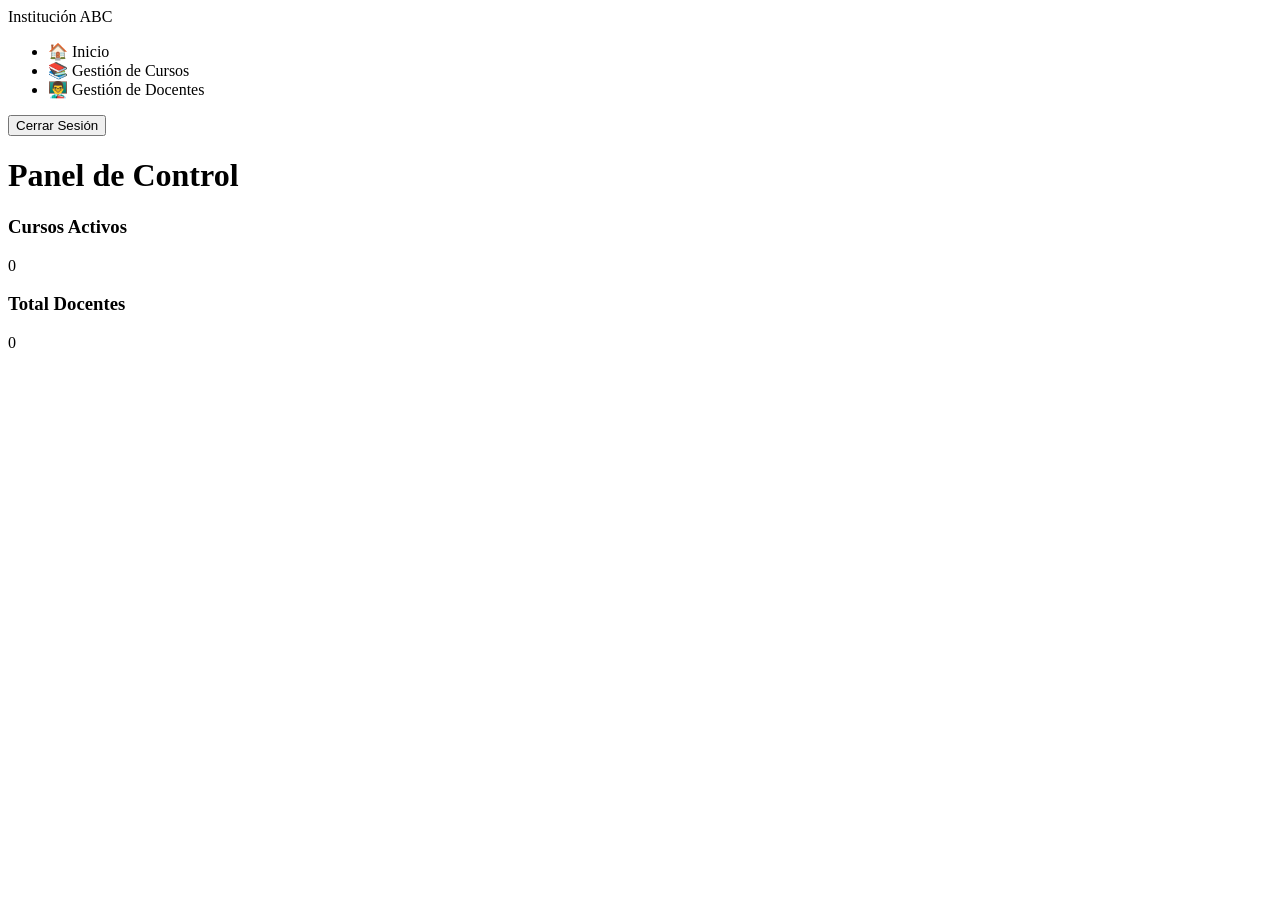
==== index.html @ d3bce5fa "feat: :sparkles: Iniciand con la estructura del proyec" ====
<!DOCTYPE html>
<html lang="en">
<head>
    <meta charset="UTF-8">
    <meta name="viewport" content="width=device-width, initial-scale=1.0">
    <link rel="stylesheet" href="./css/style.css">
    <title>Document</title>
</head>
<body>
    <div class="dashboard-wrapper">
    <nav class="sidebar">
        <div class="logo">Institución ABC</div>
        <ul>
            <li onclick="showSection('stats')">🏠 Inicio</li>
            <li onclick="showSection('cursos')">📚 Gestión de Cursos</li>
            <li onclick="showSection('docentes')">👨‍🏫 Gestión de Docentes</li>
        </ul>
        <button onclick="logout()">Cerrar Sesión</button>
    </nav>

    <main class="content">
        <header>
            <h1 id="section-title">Panel de Control</h1>
        </header>

        <section id="stats-section" class="view">
            <div class="stats-grid">
                <div class="card">
                    <h3>Cursos Activos</h3>
                    <p id="count-cursos">0</p>
                </div>
                <div class="card">
                    <h3>Total Docentes</h3>
                    <p id="count-docentes">0</p>
                </div>
            </div>
        </section>

        <section id="cursos-section" class="view" style="display:none;">
            <div class="actions">
                <button class="btn-primary" onclick="openModal('curso')">Crear Nuevo Curso</button>
            </div>
            <table>
                <thead>
                    <tr>
                        <th>Código</th>
                        <th>Nombre</th>
                        <th>Docente</th>
                        <th>Acciones</th>
                    </tr>
                </thead>
                <tbody id="tabla-cursos">
                    </tbody>
            </table>
        </section>
    </main>
</div>

<div id="modalDocente" class="modal">
    <div class="modal-content">
        <span class="close" onclick="closeModal()">&times;</span>
        <h2 id="modal-title">Registrar Nuevo Docente</h2>
        <form id="formDocente">
            <input type="hidden" id="docente-id-edit"> <div class="grid-form">
                <input type="text" id="doc-codigo" placeholder="Código (Ej: D001)" required>
                <input type="text" id="doc-id" placeholder="Identificación" required>
                <input type="text" id="doc-nombres" placeholder="Nombres" required>
                <input type="text" id="doc-apellidos" placeholder="Apellidos" required>
                <input type="email" id="doc-email" placeholder="Correo Electrónico" required>
                <input type="url" id="doc-foto" placeholder="URL de la Foto">
                <select id="doc-area" required>
                    <option value="">Seleccione Área...</option>
                    <option value="Biología">Biología</option>
                    <option value="Informática">Informática</option>
                    <option value="Matemáticas">Matemáticas</option>
                </select>
            </div>
            <button type="submit" class="btn-save">Guardar Docente</button>
        </form>
    </div>
</div>

</body>
<script src="./script/app.js"></script>
</html>
---- css/style.css ----
.modal {
    display: none; 
    position: fixed; 
    z-index: 1000; 
    left: 0; top: 0; width: 100%; height: 100%;
    background-color: rgba(0,0,0,0.5);
}

.modal-content {
    background-color: white;
    margin: 10% auto;
    padding: 20px;
    width: 50%;
    border-radius: 10px;
}

.grid-form {
    display: grid;
    grid-template-columns: 1fr 1fr;
    gap: 15px;
    margin-bottom: 20px;
}
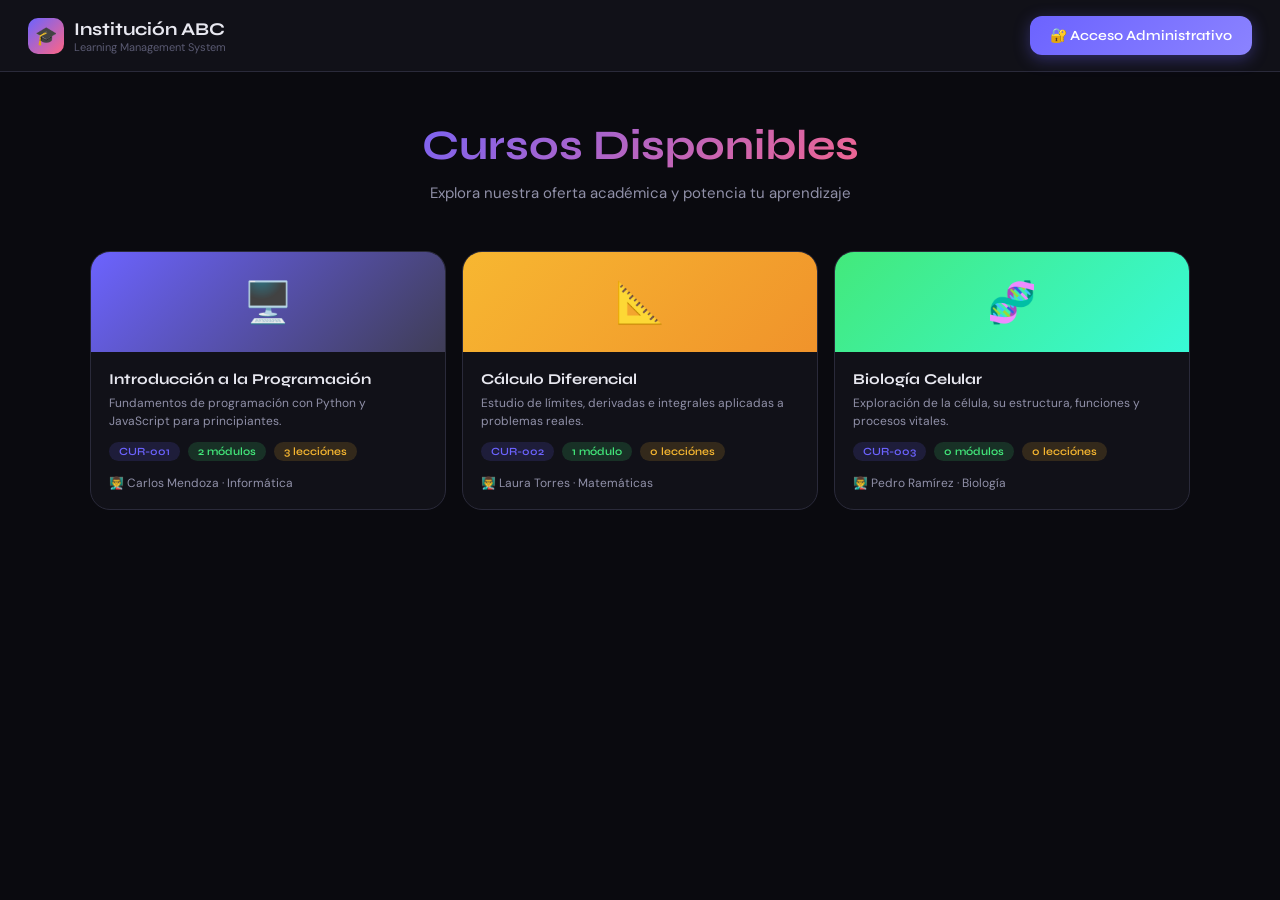
==== commit a9d74921: "feat: :sparkles: Ultimos cambios para asi poder terminar" ====
--- a/index.html
+++ b/index.html
@@ -1,85 +1,483 @@
 <!DOCTYPE html>
-<html lang="en">
+<html lang="es">
 <head>
-    <meta charset="UTF-8">
-    <meta name="viewport" content="width=device-width, initial-scale=1.0">
-    <link rel="stylesheet" href="./css/style.css">
-    <title>Document</title>
+  <meta charset="UTF-8">
+  <meta name="viewport" content="width=device-width, initial-scale=1.0">
+  <title>LMS — Institución ABC</title>
+
+  <!-- CSS -->
+  <link rel="stylesheet" href="css/styles.css">
+  <link rel="stylesheet" href="css/login.css">
+  <link rel="stylesheet" href="css/layout.css">
+  <link rel="stylesheet" href="css/sections.css">
 </head>
 <body>
-    <div class="dashboard-wrapper">
-    <nav class="sidebar">
-        <div class="logo">Institución ABC</div>
-        <ul>
-            <li onclick="showSection('stats')">🏠 Inicio</li>
-            <li onclick="showSection('cursos')">📚 Gestión de Cursos</li>
-            <li onclick="showSection('docentes')">👨‍🏫 Gestión de Docentes</li>
-        </ul>
-        <button onclick="logout()">Cerrar Sesión</button>
+<!-- ====================================================
+     PAGE: PÚBLICA — Catálogo de cursos sin login
+     ==================================================== -->
+<div id="page-public" class="page active">
+  <div style="width:100%;min-height:100vh;background:var(--bg);">
+
+    <div class="public-header">
+      <div class="public-logo">
+        <div class="public-logo-icon">🎓</div>
+        <div>
+          <div>Institución ABC</div>
+          <div style="font-size:11px;color:var(--text3);font-family:'DM Sans',sans-serif;font-weight:400;">
+            Learning Management System
+          </div>
+        </div>
+      </div>
+      <button class="btn btn-primary" onclick="showLogin()">🔐 Acceso Administrativo</button>
+    </div>
+
+    <div style="padding:48px 28px;">
+      <div class="public-hero">
+        <h1>Cursos Disponibles</h1>
+        <p>Explora nuestra oferta académica y potencia tu aprendizaje</p>
+      </div>
+      <div id="public-courses-grid" class="courses-grid" style="max-width:1100px;margin:0 auto;"></div>
+    </div>
+
+  </div>
+</div>
+
+<!-- ====================================================
+     PAGE: LOGIN
+     ==================================================== -->
+<div id="page-login" class="page">
+  <div class="login-card">
+    <div class="login-logo">🎓</div>
+    <h1>Bienvenido</h1>
+    <p>Ingresa tus credenciales para acceder al panel administrativo</p>
+
+    <div class="form-group">
+      <label>Correo electrónico</label>
+      <input type="email" id="login-email" placeholder="admin@abc.edu.co" value="admin@abc.edu.co">
+    </div>
+    <div class="form-group">
+      <label>Contraseña</label>
+      <input type="password" id="login-pass" placeholder="••••••••" value="admin123">
+    </div>
+
+    <button class="btn btn-primary btn-full" onclick="doLogin()">Iniciar sesión</button>
+    <p class="login-error" id="login-error">⚠️ Credenciales incorrectas</p>
+    <p class="login-hint">Demo: admin@abc.edu.co / admin123</p>
+
+    <div class="login-public">
+      <button class="btn btn-secondary btn-sm" onclick="showPublic()">👁️ Ver cursos públicos</button>
+    </div>
+  </div>
+</div>
+
+<!-- ====================================================
+     PAGE: APP — Panel principal
+     ==================================================== -->
+<div id="page-app" class="page">
+
+  <!-- ---- SIDEBAR ---- -->
+  <aside class="sidebar">
+    <div class="sidebar-logo">
+      <div class="sidebar-logo-icon">🎓</div>
+      <div>
+        <div class="sidebar-logo-text">Inst. ABC</div>
+        <div class="sidebar-logo-sub">Panel de Gestión</div>
+      </div>
+    </div>
+
+    <nav class="sidebar-nav">
+      <div class="sidebar-section">Principal</div>
+      <div class="nav-item active" onclick="showSection('dashboard',this)">
+        <span class="nav-icon">📊</span> Dashboard
+      </div>
+
+      <div class="sidebar-section">Académico</div>
+      <div class="nav-item" onclick="showSection('docentes',this)">
+        <span class="nav-icon">👨‍🏫</span> Docentes
+      </div>
+      <div class="nav-item" onclick="showSection('cursos',this)">
+        <span class="nav-icon">📚</span> Cursos
+      </div>
+
+      <div class="sidebar-section">Administración</div>
+      <div class="nav-item" onclick="showSection('admins',this)">
+        <span class="nav-icon">🛡️</span> Administrativos
+      </div>
+
+      <div class="sidebar-section">Plataforma</div>
+      <div class="nav-item" onclick="showPublic()">
+        <span class="nav-icon">🌐</span> Vista Pública
+      </div>
     </nav>
 
-    <main class="content">
-        <header>
-            <h1 id="section-title">Panel de Control</h1>
-        </header>
-
-        <section id="stats-section" class="view">
-            <div class="stats-grid">
-                <div class="card">
-                    <h3>Cursos Activos</h3>
-                    <p id="count-cursos">0</p>
-                </div>
-                <div class="card">
-                    <h3>Total Docentes</h3>
-                    <p id="count-docentes">0</p>
-                </div>
+    <div class="sidebar-footer">
+      <div class="user-card" onclick="logout()">
+        <div class="user-avatar" id="sidebar-avatar">A</div>
+        <div>
+          <div class="user-name" id="sidebar-name">Admin</div>
+          <div class="user-role">Administrativo · Salir</div>
+        </div>
+      </div>
+    </div>
+  </aside>
+   <!-- HASTA AQUI-->
+  <!-- ---- MAIN ---- -->
+  <main class="main-content">
+    <div class="topbar">
+      <div class="topbar-title" id="topbar-title">Dashboard</div>
+      <div class="topbar-actions" id="topbar-actions"></div>
+    </div>
+
+    <div class="content-area">
+
+      <!-- ============ DASHBOARD ============ -->
+      <div id="section-dashboard" class="section active">
+        <div class="stats-grid">
+          <div class="stat-card">
+            <div class="stat-icon">📚</div>
+            <div class="stat-value" id="stat-cursos">0</div>
+            <div class="stat-label">Cursos Activos</div>
+          </div>
+          <div class="stat-card">
+            <div class="stat-icon">👨‍🏫</div>
+            <div class="stat-value" id="stat-docentes">0</div>
+            <div class="stat-label">Docentes Registrados</div>
+          </div>
+          <div class="stat-card">
+            <div class="stat-icon">📦</div>
+            <div class="stat-value" id="stat-modulos">0</div>
+            <div class="stat-label">Módulos Creados</div>
+          </div>
+          <div class="stat-card">
+            <div class="stat-icon">🛡️</div>
+            <div class="stat-value" id="stat-admins">0</div>
+            <div class="stat-label">Administrativos</div>
+          </div>
+        </div>
+
+        <div class="dashboard-grid">
+          <div class="dash-card">
+            <h3>⚡ Acciones Rápidas</h3>
+            <div class="quick-actions">
+              <button class="quick-btn" onclick="showSection('cursos');openModalCurso()">➕ Nuevo Curso</button>
+              <button class="quick-btn" onclick="showSection('docentes');openModalDocente()">➕ Nuevo Docente</button>
+              <button class="quick-btn" onclick="showSection('admins');openModalAdmin()">➕ Nuevo Admin</button>
+              <button class="quick-btn" onclick="showPublic()">🌐 Ver Plataforma</button>
             </div>
-        </section>
-
-        <section id="cursos-section" class="view" style="display:none;">
-            <div class="actions">
-                <button class="btn-primary" onclick="openModal('curso')">Crear Nuevo Curso</button>
+          </div>
+          <div class="dash-card">
+            <h3>📋 Cursos Recientes</h3>
+            <ul class="recent-list" id="recent-courses"></ul>
+          </div>
+          <div class="dash-card">
+            <h3>👨‍🏫 Docentes Recientes</h3>
+            <ul class="recent-list" id="recent-teachers"></ul>
+          </div>
+          <div class="dash-card">
+            <h3>📊 Por Área Académica</h3>
+            <ul class="recent-list" id="areas-list"></ul>
+          </div>
+        </div>
+      </div>
+
+      <!-- ============ DOCENTES ============ -->
+      <div id="section-docentes" class="section">
+        <div class="tab-list">
+          <button class="tab-btn active" onclick="switchTab('docentes','grid',this)">Vista Tarjetas</button>
+          <button class="tab-btn"        onclick="switchTab('docentes','table',this)">Vista Tabla</button>
+        </div>
+
+        <div id="tab-docentes-grid" class="tab-panel active">
+          <div class="table-header">
+            <div class="search-box">🔍
+              <input id="search-docentes" placeholder="Buscar docente..." oninput="renderDocentes()">
             </div>
+          </div>
+          <div id="docentes-grid" class="teachers-grid"></div>
+        </div>
+
+        <div id="tab-docentes-table" class="tab-panel">
+          <div class="table-header">
+            <div class="search-box">🔍
+              <input id="search-docentes2" placeholder="Buscar docente..." oninput="renderDocentes()">
+            </div>
+          </div>
+          <div class="table-wrap">
             <table>
-                <thead>
-                    <tr>
-                        <th>Código</th>
-                        <th>Nombre</th>
-                        <th>Docente</th>
-                        <th>Acciones</th>
-                    </tr>
-                </thead>
-                <tbody id="tabla-cursos">
-                    </tbody>
+              <thead>
+                <tr>
+                  <th>Código</th><th>Identificación</th><th>Nombre</th>
+                  <th>Email</th><th>Área</th><th>Cursos</th><th>Acciones</th>
+                </tr>
+              </thead>
+              <tbody id="docentes-table-body"></tbody>
             </table>
-        </section>
-    </main>
-</div>
-
-<div id="modalDocente" class="modal">
-    <div class="modal-content">
-        <span class="close" onclick="closeModal()">&times;</span>
-        <h2 id="modal-title">Registrar Nuevo Docente</h2>
-        <form id="formDocente">
-            <input type="hidden" id="docente-id-edit"> <div class="grid-form">
-                <input type="text" id="doc-codigo" placeholder="Código (Ej: D001)" required>
-                <input type="text" id="doc-id" placeholder="Identificación" required>
-                <input type="text" id="doc-nombres" placeholder="Nombres" required>
-                <input type="text" id="doc-apellidos" placeholder="Apellidos" required>
-                <input type="email" id="doc-email" placeholder="Correo Electrónico" required>
-                <input type="url" id="doc-foto" placeholder="URL de la Foto">
-                <select id="doc-area" required>
-                    <option value="">Seleccione Área...</option>
-                    <option value="Biología">Biología</option>
-                    <option value="Informática">Informática</option>
-                    <option value="Matemáticas">Matemáticas</option>
-                </select>
+          </div>
+        </div>
+      </div>
+
+      <!-- ============ CURSOS ============ -->
+      <div id="section-cursos" class="section">
+        <div class="tab-list">
+          <button class="tab-btn active" onclick="switchTab('cursos','list',this)">Cursos</button>
+          <button class="tab-btn"        onclick="switchTab('cursos','modulos',this)">Módulos y Lecciones</button>
+        </div>
+
+        <div id="tab-cursos-list" class="tab-panel active">
+          <div class="table-header">
+            <div class="search-box">🔍
+              <input id="search-cursos" placeholder="Buscar curso..." oninput="renderCursos()">
             </div>
-            <button type="submit" class="btn-save">Guardar Docente</button>
-        </form>
-    </div>
-</div>
+          </div>
+          <div id="cursos-grid" class="courses-grid"></div>
+        </div>
+
+        <div id="tab-cursos-modulos" class="tab-panel">
+          <div class="table-header">
+            <div>
+              <label style="font-size:13px;color:var(--text2);margin-right:10px;">Seleccionar curso:</label>
+              <select id="select-curso-modulos" onchange="renderModulos()"
+                style="background:var(--surface2);border:1px solid var(--border);border-radius:var(--radius);padding:8px 12px;color:var(--text);font-family:'DM Sans',sans-serif;font-size:13px;outline:none;">
+              </select>
+            </div>
+            <button class="btn btn-primary btn-sm" onclick="openModalModulo()">➕ Nuevo Módulo</button>
+          </div>
+          <div id="modulos-list" class="module-list"></div>
+        </div>
+      </div>
+
+      <!-- ============ ADMINS ============ -->
+      <div id="section-admins" class="section">
+        <div class="table-header">
+          <div class="search-box">🔍
+            <input id="search-admins" placeholder="Buscar administrativo..." oninput="renderAdmins()">
+          </div>
+        </div>
+        <div class="table-wrap">
+          <table>
+            <thead>
+              <tr>
+                <th>ID</th><th>Nombre</th><th>Email</th>
+                <th>Teléfono</th><th>Cargo</th><th>Acciones</th>
+              </tr>
+            </thead>
+            <tbody id="admins-table-body"></tbody>
+          </table>
+        </div>
+      </div>
+
+    </div><!-- /content-area -->
+  </main>
+</div><!-- /page-app -->
+
+<!-- ====================================================
+     MODALES
+     ==================================================== -->
+
+<!-- Modal Docente -->
+<div id="modal-docente" class="modal-overlay">
+  <div class="modal">
+    <div class="modal-header">
+      <h2 id="modal-docente-title">Nuevo Docente</h2>
+      <button class="modal-close" onclick="closeModal('modal-docente')">✕</button>
+    </div>
+    <div class="form-row">
+      <div class="form-group"><label>Código *</label><input id="d-codigo" placeholder="DOC-001"></div>
+      <div class="form-group"><label>Identificación *</label><input id="d-id" placeholder="12345678"></div>
+    </div>
+    <div class="form-row">
+      <div class="form-group"><label>Nombres *</label><input id="d-nombres" placeholder="Juan Carlos"></div>
+      <div class="form-group"><label>Apellidos *</label><input id="d-apellidos" placeholder="García López"></div>
+    </div>
+    <div class="form-group"><label>Email *</label><input id="d-email" type="email" placeholder="docente@abc.edu.co"></div>
+    <div class="form-group"><label>URL Foto (opcional)</label><input id="d-foto" placeholder="https://..."></div>
+    <div class="form-group">
+      <label>Área Académica *</label>
+      <select id="d-area">
+        <option value="">Seleccionar...</option>
+        <option>Biología</option><option>Informática</option><option>Matemáticas</option>
+        <option>Física</option><option>Química</option><option>Lengua Castellana</option>
+        <option>Historia</option><option>Geografía</option><option>Inglés</option>
+        <option>Arte</option><option>Educación Física</option><option>Ética</option>
+        <option>Ciencias Sociales</option><option>Filosofía</option><option>Otra</option>
+      </select>
+    </div>
+    <div class="modal-footer">
+      <button class="btn btn-secondary" onclick="closeModal('modal-docente')">Cancelar</button>
+      <button class="btn btn-primary"   onclick="saveDocente()">Guardar Docente</button>
+    </div>
+  </div>
+</div>
+
+<!-- Modal Ver Docente -->
+<div id="modal-view-docente" class="modal-overlay">
+  <div class="modal">
+    <div class="modal-header">
+      <h2>Perfil del Docente</h2>
+      <button class="modal-close" onclick="closeModal('modal-view-docente')">✕</button>
+    </div>
+    <div id="view-docente-content"></div>
+  </div>
+</div>
+
+<!-- Modal Curso -->
+<div id="modal-curso" class="modal-overlay">
+  <div class="modal">
+    <div class="modal-header">
+      <h2 id="modal-curso-title">Nuevo Curso</h2>
+      <button class="modal-close" onclick="closeModal('modal-curso')">✕</button>
+    </div>
+    <div class="form-row">
+      <div class="form-group"><label>Código *</label><input id="c-codigo" placeholder="CUR-001"></div>
+      <div class="form-group">
+        <label>Docente *</label>
+        <select id="c-docente"><option value="">Seleccionar...</option></select>
+      </div>
+    </div>
+    <div class="form-group"><label>Nombre del Curso *</label><input id="c-nombre" placeholder="Introducción a la Programación"></div>
+    <div class="form-group"><label>Descripción *</label><textarea id="c-descripcion" placeholder="Descripción del curso..."></textarea></div>
+    <div class="modal-footer">
+      <button class="btn btn-secondary" onclick="closeModal('modal-curso')">Cancelar</button>
+      <button class="btn btn-primary"   onclick="saveCurso()">Guardar Curso</button>
+    </div>
+  </div>
+</div>
+
+<!-- Modal Módulo -->
+<div id="modal-modulo" class="modal-overlay">
+  <div class="modal">
+    <div class="modal-header">
+      <h2 id="modal-modulo-title">Nuevo Módulo</h2>
+      <button class="modal-close" onclick="closeModal('modal-modulo')">✕</button>
+    </div>
+    <div class="form-group"><label>Código *</label><input id="m-codigo" placeholder="MOD-001"></div>
+    <div class="form-group"><label>Nombre *</label><input id="m-nombre" placeholder="Módulo 1: Introducción"></div>
+    <div class="form-group"><label>Descripción</label><textarea id="m-descripcion" placeholder="Descripción del módulo..."></textarea></div>
+    <div class="modal-footer">
+      <button class="btn btn-secondary" onclick="closeModal('modal-modulo')">Cancelar</button>
+      <button class="btn btn-primary"   onclick="saveModulo()">Guardar Módulo</button>
+    </div>
+  </div>
+</div>
+<!--HASTA AUQI -->
+
+
+
+
+
+<!-- Modal Lección -->
+<div id="modal-leccion" class="modal-overlay">
+  <div class="modal modal-lg">
+    <div class="modal-header">
+      <h2 id="modal-leccion-title">Nueva Lección</h2>
+      <button class="modal-close" onclick="closeModal('modal-leccion')">✕</button>
+    </div>
+    <div class="form-row">
+      <div class="form-group"><label>Título *</label><input id="l-titulo" placeholder="Lección 1: Variables"></div>
+      <div class="form-group"><label>Intensidad Horaria (horas) *</label><input id="l-horas" type="number" min="1" placeholder="2"></div>
+    </div>
+    <div class="form-group">
+      <label>Contenido (Material de Estudio)</label>
+      <textarea id="l-contenido" style="min-height:120px;" placeholder="Escribe el contenido de la lección aquí..."></textarea>
+    </div>
+    <div class="form-group">
+      <label>Recursos Multimedia</label>
+      <div style="display:flex;gap:8px;margin-bottom:8px;flex-wrap:wrap;">
+        <select id="l-media-tipo" style="background:var(--surface2);border:1px solid var(--border);border-radius:8px;padding:8px 12px;color:var(--text);font-family:'DM Sans',sans-serif;font-size:13px;outline:none;">
+          <option value="video">🎥 Video</option>
+          <option value="pdf">📄 PDF</option>
+          <option value="imagen">🖼️ Imagen</option>
+          <option value="enlace">🔗 Enlace</option>
+        </select>
+        <input id="l-media-url" placeholder="URL del recurso"
+          style="flex:1;background:var(--surface2);border:1px solid var(--border);border-radius:8px;padding:8px 12px;color:var(--text);font-family:'DM Sans',sans-serif;font-size:13px;outline:none;">
+        <button class="btn btn-secondary btn-sm" onclick="addMedia()">+ Agregar</button>
+      </div>
+      <div id="l-media-list" class="media-list"></div>
+    </div>
+    <div class="modal-footer">
+      <button class="btn btn-secondary" onclick="closeModal('modal-leccion')">Cancelar</button>
+      <button class="btn btn-primary"   onclick="saveLeccion()">Guardar Lección</button>
+    </div>
+  </div>
+</div>
+
+<!-- Modal Administrativo -->
+<div id="modal-admin" class="modal-overlay">
+  <div class="modal">
+    <div class="modal-header">
+      <h2 id="modal-admin-title">Nuevo Administrativo</h2>
+      <button class="modal-close" onclick="closeModal('modal-admin')">✕</button>
+    </div>
+    <div class="form-row">
+      <div class="form-group"><label>Identificación *</label><input id="a-id" placeholder="12345678"></div>
+      <div class="form-group"><label>Teléfono</label><input id="a-tel" placeholder="3001234567"></div>
+    </div>
+    <div class="form-row">
+      <div class="form-group"><label>Nombres *</label><input id="a-nombres" placeholder="María"></div>
+      <div class="form-group"><label>Apellidos *</label><input id="a-apellidos" placeholder="Rodríguez"></div>
+    </div>
+    <div class="form-group"><label>Email *</label><input id="a-email" type="email" placeholder="admin@abc.edu.co"></div>
+    <div class="form-group"><label>Contraseña *</label><input id="a-pass" type="password" placeholder="contraseña segura"></div>
+    <div class="form-group">
+      <label>Cargo *</label>
+      <select id="a-cargo">
+        <option value="">Seleccionar...</option>
+        <option>Rector</option><option>Coordinador Académico</option>
+        <option>Coordinador de Convivencia</option><option>Secretario Académico</option>
+        <option>Asesor Pedagógico</option><option>Auxiliar Administrativo</option>
+        <option>Director de Área</option><option>Otro</option>
+      </select>
+    </div>
+    <div class="modal-footer">
+      <button class="btn btn-secondary" onclick="closeModal('modal-admin')">Cancelar</button>
+      <button class="btn btn-primary"   onclick="saveAdmin()">Guardar Administrativo</button>
+    </div>
+  </div>
+</div>
+
+<!-- Modal Confirmar Eliminación -->
+<div id="modal-confirm" class="modal-overlay">
+  <div class="modal" style="max-width:400px;">
+    <div class="modal-header">
+      <h2>⚠️ Confirmar Eliminación</h2>
+      <button class="modal-close" onclick="closeModal('modal-confirm')">✕</button>
+    </div>
+    <p id="confirm-message" style="color:var(--text2);font-size:14px;line-height:1.6;">
+      ¿Estás seguro de que deseas eliminar este registro?
+    </p>
+    <div class="modal-footer">
+      <button class="btn btn-secondary" onclick="closeModal('modal-confirm')">Cancelar</button>
+      <button class="btn btn-danger"    id="confirm-action-btn">Eliminar</button>
+    </div>
+  </div>
+</div>
+
+<!-- Modal Ver Lección -->
+<div id="modal-view-leccion" class="modal-overlay">
+  <div class="modal modal-lg">
+    <div class="modal-header">
+      <h2>Detalle de Lección</h2>
+      <button class="modal-close" onclick="closeModal('modal-view-leccion')">✕</button>
+    </div>
+    <div id="view-leccion-content"></div>
+  </div>
+</div>
+
+<!-- TOAST -->
+<div class="toast" id="toast"></div>
+
+<!-- ====================================================
+     SCRIPTS  (orden de dependencias)
+     ==================================================== -->
+<script src="scripts/data.js"></script>
+<script src="scripts/auth.js"></script>
+<script src="scripts/dashboard.js"></script>
+<script src="scripts/docentes.js"></script>
+<script src="scripts/cursos.js"></script>
+<script src="scripts/modulos.js"></script>
+<script src="scripts/admins.js"></script>
+<script src="scripts/delete.js"></script>
 
 </body>
-<script src="./script/app.js"></script>
-</html>+</html>
--- a/css/styles.css
+++ b/css/styles.css
@@ -0,0 +1,349 @@
+/* =====================================================
+   LMS ABC — styles.css
+   Variables, Reset, Base, Layout, Componentes globales
+   ===================================================== */
+
+@import url('https://fonts.googleapis.com/css2?family=Syne:wght@400;500;600;700;800&family=DM+Sans:ital,wght@0,300;0,400;0,500;1,300&display=swap');
+
+/* ---- VARIABLES ---- */
+:root {
+  --bg:        #0a0a0f;
+  --surface:   #111118;
+  --surface2:  #1a1a24;
+  --surface3:  #22222f;
+  --border:    #2a2a3a;
+  --accent:    #6c63ff;
+  --accent2:   #ff6584;
+  --accent3:   #43e97b;
+  --accent4:   #f7b731;
+  --text:      #e8e8f0;
+  --text2:     #9090a8;
+  --text3:     #5a5a72;
+  --radius:    12px;
+  --radius-lg: 20px;
+  --shadow:    0 4px 24px rgba(0,0,0,0.4);
+}
+
+/* ---- RESET ---- */
+*, *::before, *::after { margin: 0; padding: 0; box-sizing: border-box; }
+
+body {
+  font-family: 'DM Sans', sans-serif;
+  background: var(--bg);
+  color: var(--text);
+  min-height: 100vh;
+  overflow-x: hidden;
+}
+
+h1, h2, h3, h4, h5 { font-family: 'Syne', sans-serif; }
+
+/* ---- SCROLLBAR ---- */
+::-webkit-scrollbar        { width: 6px; }
+::-webkit-scrollbar-track  { background: var(--surface); }
+::-webkit-scrollbar-thumb  { background: var(--border); border-radius: 3px; }
+
+/* ---- PAGES ---- */
+.page         { display: none; min-height: 100vh; }
+.page.active  { display: flex; }
+
+/* ---- ANIMACIONES ---- */
+@keyframes fadeUp {
+  from { opacity: 0; transform: translateY(30px); }
+  to   { opacity: 1; transform: translateY(0); }
+}
+@keyframes fadeIn {
+  from { opacity: 0; }
+  to   { opacity: 1; }
+}
+@keyframes pulse {
+  0%,100% { transform: scale(1);   opacity: 1; }
+  50%      { transform: scale(1.1); opacity: 0.7; }
+}
+@keyframes modalIn {
+  from { opacity: 0; transform: scale(0.9) translateY(20px); }
+  to   { opacity: 1; transform: scale(1)   translateY(0); }
+}
+                    /* HASTA AQUI */
+/* =====================================================
+   BOTONES
+   ===================================================== */
+.btn {
+  display: inline-flex;
+  align-items: center;
+  gap: 7px;
+  padding: 11px 20px;
+  border-radius: var(--radius);
+  font-family: 'Syne', sans-serif;
+  font-size: 14px;
+  font-weight: 600;
+  cursor: pointer;
+  border: none;
+  transition: all 0.2s;
+  text-decoration: none;
+}
+.btn-primary {
+  background: linear-gradient(135deg, var(--accent), #8b83ff);
+  color: #fff;
+  box-shadow: 0 4px 16px rgba(108,99,255,0.35);
+}
+.btn-primary:hover  { transform: translateY(-1px); box-shadow: 0 6px 24px rgba(108,99,255,0.5); }
+.btn-secondary {
+  background: var(--surface2);
+  color: var(--text);
+  border: 1px solid var(--border);
+}
+.btn-secondary:hover { background: var(--surface3); }
+.btn-danger {
+  background: rgba(255,101,132,0.15);
+  color: var(--accent2);
+  border: 1px solid rgba(255,101,132,0.3);
+}
+.btn-danger:hover  { background: rgba(255,101,132,0.25); }
+.btn-success {
+  background: rgba(67,233,123,0.15);
+  color: var(--accent3);
+  border: 1px solid rgba(67,233,123,0.3);
+}
+.btn-success:hover { background: rgba(67,233,123,0.25); }
+.btn-sm   { padding: 7px 13px; font-size: 12px; }
+.btn-full { width: 100%; justify-content: center; }
+
+/* =====================================================
+   FORMULARIOS
+   ===================================================== */
+.form-group          { margin-bottom: 18px; }
+.form-group label    { display: block; font-size: 13px; font-weight: 500; color: var(--text2); margin-bottom: 7px; }
+.form-group input,
+.form-group select,
+.form-group textarea {
+  width: 100%;
+  background: var(--surface2);
+  border: 1px solid var(--border);
+  border-radius: var(--radius);
+  padding: 11px 14px;
+  color: var(--text);
+  font-family: 'DM Sans', sans-serif;
+  font-size: 14px;
+  transition: border-color 0.2s, box-shadow 0.2s;
+  outline: none;
+}
+.form-group input:focus,
+.form-group select:focus,
+.form-group textarea:focus {
+  border-color: var(--accent);
+  box-shadow: 0 0 0 3px rgba(108,99,255,0.15);
+}
+.form-group textarea    { resize: vertical; min-height: 80px; }
+.form-group select option { background: var(--surface2); }
+.form-row { display: grid; grid-template-columns: 1fr 1fr; gap: 14px; }
+
+/* =====================================================
+   BADGES
+   ===================================================== */
+.badge {
+  display: inline-flex;
+  align-items: center;
+  padding: 3px 10px;
+  border-radius: 20px;
+  font-size: 11px;
+  font-weight: 600;
+  font-family: 'Syne', sans-serif;
+}
+.badge-blue   { background: rgba(108,99,255,0.15); color: var(--accent); }
+.badge-green  { background: rgba(67,233,123,0.15);  color: var(--accent3); }
+.badge-red    { background: rgba(255,101,132,0.15); color: var(--accent2); }
+.badge-yellow { background: rgba(247,183,49,0.15);  color: var(--accent4); }
+
+/* =====================================================
+   MODALES
+   ===================================================== */
+.modal-overlay {
+  display: none;
+  position: fixed;
+  inset: 0;
+  background: rgba(0,0,0,0.7);
+  z-index: 1000;
+  align-items: center;
+  justify-content: center;
+  backdrop-filter: blur(4px);
+}
+.modal-overlay.open { display: flex; animation: fadeIn 0.2s ease; }
+
+.modal {
+  background: var(--surface);
+  border: 1px solid var(--border);
+  border-radius: var(--radius-lg);
+  width: 520px;
+  max-width: 95vw;
+  max-height: 90vh;
+  overflow-y: auto;
+  padding: 32px;
+  box-shadow: 0 24px 80px rgba(0,0,0,0.6);
+  animation: modalIn 0.3s cubic-bezier(0.34, 1.56, 0.64, 1);
+}
+.modal-lg     { width: 700px; }
+.modal-header { display: flex; align-items: center; justify-content: space-between; margin-bottom: 24px; }
+.modal-header h2 { font-size: 20px; }
+.modal-close {
+  width: 32px; height: 32px;
+  background: var(--surface2);
+  border: none; border-radius: 8px;
+  color: var(--text2); font-size: 18px;
+  cursor: pointer;
+  display: flex; align-items: center; justify-content: center;
+  transition: background 0.2s;
+}
+.modal-close:hover { background: var(--surface3); color: var(--text); }
+.modal-footer { display: flex; justify-content: flex-end; gap: 10px; margin-top: 24px; }
+ /*HASTA AQUI*/
+
+
+
+
+
+
+/* =====================================================
+   TABLAS
+   ===================================================== */
+.table-header {
+  display: flex;
+  align-items: center;
+  justify-content: space-between;
+  margin-bottom: 16px;
+  gap: 12px;
+  flex-wrap: wrap;
+}
+.search-box {
+  display: flex; align-items: center; gap: 8px;
+  background: var(--surface2);
+  border: 1px solid var(--border);
+  border-radius: var(--radius);
+  padding: 9px 14px;
+  font-size: 14px; color: var(--text);
+  flex: 1; max-width: 300px;
+}
+.search-box input {
+  background: none; border: none; outline: none;
+  color: var(--text); font-size: 14px;
+  font-family: 'DM Sans', sans-serif;
+  width: 100%;
+}
+.search-box input::placeholder { color: var(--text3); }
+.table-wrap {
+  background: var(--surface);
+  border: 1px solid var(--border);
+  border-radius: var(--radius-lg);
+  overflow: hidden;
+}
+table               { width: 100%; border-collapse: collapse; }
+thead th {
+  padding: 13px 16px;
+  text-align: left;
+  font-family: 'Syne', sans-serif;
+  font-size: 11px; font-weight: 700;
+  letter-spacing: 1px; text-transform: uppercase;
+  color: var(--text3);
+  background: var(--surface2);
+  border-bottom: 1px solid var(--border);
+}
+tbody tr            { border-bottom: 1px solid var(--border); transition: background 0.15s; }
+tbody tr:last-child { border-bottom: none; }
+tbody tr:hover      { background: var(--surface2); }
+td                  { padding: 13px 16px; font-size: 13px; vertical-align: middle; }
+.td-actions         { display: flex; gap: 6px; }
+
+/* =====================================================
+   TABS
+   ===================================================== */
+.tab-list {
+  display: flex; gap: 4px;
+  border-bottom: 1px solid var(--border);
+  margin-bottom: 24px;
+}
+.tab-btn {
+  padding: 10px 18px;
+  font-size: 13px; font-weight: 600;
+  font-family: 'Syne', sans-serif;
+  background: none; border: none;
+  color: var(--text3); cursor: pointer;
+  border-bottom: 2px solid transparent;
+  margin-bottom: -1px;
+  transition: all 0.2s;
+}
+.tab-btn:hover  { color: var(--text2); }
+.tab-btn.active { color: var(--accent); border-bottom-color: var(--accent); }
+.tab-panel         { display: none; }
+.tab-panel.active  { display: block; animation: fadeUp 0.3s ease; }
+
+/* =====================================================
+   TOAST
+   ===================================================== */
+.toast {
+  position: fixed; bottom: 24px; right: 24px;
+  background: var(--surface);
+  border: 1px solid var(--border);
+  border-radius: var(--radius);
+  padding: 14px 18px;
+  font-size: 14px;
+  z-index: 9999;
+  display: flex; align-items: center; gap: 10px;
+  box-shadow: var(--shadow);
+  transform: translateY(100px); opacity: 0;
+  transition: all 0.3s cubic-bezier(0.34, 1.56, 0.64, 1);
+}
+.toast.show    { transform: translateY(0); opacity: 1; }
+.toast.success { border-left: 3px solid var(--accent3); }
+.toast.error   { border-left: 3px solid var(--accent2); }
+
+/* =====================================================
+   ESTADO VACÍO
+   ===================================================== */
+.empty-state        { text-align: center; padding: 48px 20px; color: var(--text3); }
+.empty-state .empty-icon { font-size: 48px; margin-bottom: 12px; }
+.empty-state p      { font-size: 14px; }
+
+/* =====================================================
+   MULTIMEDIA TAGS
+   ===================================================== */
+.media-list { display: flex; flex-wrap: wrap; gap: 8px; margin-top: 8px; }
+.media-tag {
+  display: flex; align-items: center; gap: 6px;
+  background: var(--surface3);
+  border: 1px solid var(--border);
+  border-radius: 8px; padding: 5px 10px; font-size: 12px;
+}
+.media-tag button {
+  background: none; border: none; color: var(--text3);
+  cursor: pointer; font-size: 14px; padding: 0;
+}
+.media-tag button:hover { color: var(--accent2); }
+
+
+/* HASTA AQUI*/
+/* =====================================================
+   DETALLE / INFO GRID
+   ===================================================== */
+.detail-header { display: flex; align-items: flex-start; gap: 20px; margin-bottom: 24px; }
+.detail-avatar-lg {
+  width: 80px; height: 80px; border-radius: 50%;
+  background: linear-gradient(135deg, var(--accent), var(--accent2));
+  display: flex; align-items: center; justify-content: center;
+  font-family: 'Syne', sans-serif; font-size: 28px; font-weight: 700;
+  color: white; flex-shrink: 0;
+}
+.detail-info h2     { font-size: 22px; margin-bottom: 4px; }
+.detail-info p      { color: var(--text2); font-size: 13px; }
+.info-grid          { display: grid; grid-template-columns: 1fr 1fr; gap: 16px; }
+.info-item label    { font-size: 11px; color: var(--text3); text-transform: uppercase; letter-spacing: 1px; display: block; margin-bottom: 4px; }
+.info-item span     { font-size: 14px; }
+
+/* =====================================================
+   RESPONSIVE
+   ===================================================== */
+@media (max-width: 900px) {
+  .form-row { grid-template-columns: 1fr; }
+}
+@media (max-width: 640px) {
+  .sidebar      { transform: translateX(-100%); }
+  .main-content { margin-left: 0; }
+}
--- a/css/login.css
+++ b/css/login.css
@@ -0,0 +1,77 @@
+/* =====================================================
+   LMS ABC — login.css
+   Estilos exclusivos para la página de Login
+   ===================================================== */
+
+#page-login {
+  align-items: center;
+  justify-content: center;
+  background: var(--bg);
+  position: relative;
+  overflow: hidden;
+}
+
+/* Orbes decorativos de fondo */
+#page-login::before {
+  content: '';
+  position: absolute;
+  width: 600px; height: 600px;
+  border-radius: 50%;
+  background: radial-gradient(circle, rgba(108,99,255,0.15) 0%, transparent 70%);
+  top: -200px; left: -200px;
+  animation: pulse 6s ease-in-out infinite;
+}
+#page-login::after {
+  content: '';
+  position: absolute;
+  width: 400px; height: 400px;
+  border-radius: 50%;
+  background: radial-gradient(circle, rgba(255,101,132,0.1) 0%, transparent 70%);
+  bottom: -150px; right: -100px;
+  animation: pulse 8s ease-in-out infinite reverse;
+}
+
+/* Card principal */
+.login-card {
+  background: var(--surface);
+  border: 1px solid var(--border);
+  border-radius: var(--radius-lg);
+  padding: 48px;
+  width: 420px;
+  max-width: 95vw;
+  position: relative;
+  z-index: 1;
+  box-shadow: var(--shadow);
+  animation: fadeUp 0.6s ease;
+}
+
+.login-logo {
+  width: 52px; height: 52px;
+  background: linear-gradient(135deg, var(--accent), var(--accent2));
+  border-radius: 14px;
+  display: flex; align-items: center; justify-content: center;
+  font-size: 24px;
+  margin-bottom: 24px;
+}
+
+.login-card h1  { font-size: 28px; margin-bottom: 6px; }
+.login-card > p { color: var(--text2); font-size: 14px; margin-bottom: 32px; }
+
+.login-error {
+  color: var(--accent2);
+  font-size: 13px;
+  margin-top: 10px;
+  display: none;
+}
+
+.login-hint {
+  font-size: 12px;
+  color: var(--text3);
+  margin-top: 16px;
+  text-align: center;
+}
+
+.login-public {
+  margin-top: 16px;
+  text-align: center;
+}
--- a/css/layout.css
+++ b/css/layout.css
@@ -0,0 +1,134 @@
+/* =====================================================
+   LMS ABC — layout.css
+   Sidebar, Topbar, Main Content
+   ===================================================== */
+
+/* ---- APP WRAPPER ---- */
+#page-app { flex-direction: row; }
+
+/* =====================================================
+   SIDEBAR
+   ===================================================== */
+.sidebar {
+  width: 260px;
+  min-height: 100vh;
+  background: var(--surface);
+  border-right: 1px solid var(--border);
+  display: flex;
+  flex-direction: column;
+  position: fixed;
+  left: 0; top: 0; bottom: 0;
+  z-index: 100;
+  transition: transform 0.3s;
+}
+
+/* Logo */
+.sidebar-logo {
+  padding: 24px 20px;
+  display: flex; align-items: center; gap: 12px;
+  border-bottom: 1px solid var(--border);
+}
+.sidebar-logo-icon {
+  width: 38px; height: 38px;
+  background: linear-gradient(135deg, var(--accent), var(--accent2));
+  border-radius: 10px;
+  display: flex; align-items: center; justify-content: center;
+  font-size: 18px; flex-shrink: 0;
+}
+.sidebar-logo-text { font-family: 'Syne', sans-serif; font-size: 16px; font-weight: 700; }
+.sidebar-logo-sub  { font-size: 11px; color: var(--text3); }
+
+/* Nav */
+.sidebar-nav {
+  padding: 16px 12px;
+  flex: 1;
+  overflow-y: auto;
+}
+.sidebar-section {
+  font-size: 10px; font-weight: 700;
+  color: var(--text3);
+  letter-spacing: 1.5px; text-transform: uppercase;
+  padding: 12px 8px 6px;
+}
+.nav-item {
+  display: flex; align-items: center; gap: 10px;
+  padding: 10px 12px;
+  border-radius: 10px;
+  cursor: pointer;
+  font-size: 14px;
+  color: var(--text2);
+  transition: all 0.2s;
+  margin-bottom: 2px;
+}
+
+
+
+
+
+.nav-item:hover  { background: var(--surface2); color: var(--text); }
+.nav-item.active { background: rgba(108,99,255,0.15); color: var(--accent); }
+.nav-item .nav-icon { width: 20px; text-align: center; font-size: 16px; }
+
+/* Footer / User card */
+.sidebar-footer { padding: 16px 12px; border-top: 1px solid var(--border); }
+.user-card {
+  display: flex; align-items: center; gap: 10px;
+  padding: 10px;
+  border-radius: 10px;
+  background: var(--surface2);
+  cursor: pointer;
+  transition: background 0.2s;
+}
+.user-card:hover   { background: var(--surface3); }
+.user-avatar {
+  width: 34px; height: 34px;
+  border-radius: 50%;
+  background: linear-gradient(135deg, var(--accent), var(--accent2));
+  display: flex; align-items: center; justify-content: center;
+  font-family: 'Syne', sans-serif;
+  font-size: 14px; font-weight: 700; color: white; flex-shrink: 0;
+}
+.user-name { font-size: 13px; font-weight: 500; }
+.user-role { font-size: 11px; color: var(--text3); }
+
+/* =====================================================
+   MAIN CONTENT
+   ===================================================== */
+.main-content {
+  margin-left: 260px;
+  flex: 1;
+  min-height: 100vh;
+}
+
+/* Topbar */
+.topbar {
+  height: 64px;
+  background: var(--surface);
+  border-bottom: 1px solid var(--border);
+  display: flex; align-items: center;
+  padding: 0 28px; gap: 16px;
+  position: sticky; top: 0; z-index: 50;
+}
+.topbar-title   { font-family: 'Syne', sans-serif; font-size: 18px; font-weight: 700; flex: 1; }
+.topbar-actions { display: flex; gap: 10px; }
+
+/* Content area */
+.content-area { padding: 28px; }
+
+/* Sections */
+.section        { display: none; }
+.section.active { display: block; animation: fadeUp 0.4s ease; }
+/*HASTA AQUI*
+
+
+
+
+
+/
+/* =====================================================
+   RESPONSIVE
+   ===================================================== */
+@media (max-width: 640px) {
+  .sidebar      { transform: translateX(-100%); }
+  .main-content { margin-left: 0; }
+}
--- a/css/sections.css
+++ b/css/sections.css
@@ -0,0 +1,229 @@
+/* =====================================================
+   LMS ABC — sections.css
+   Dashboard, Docentes, Cursos, Módulos, Admins, Public
+   ===================================================== */
+
+/* =====================================================
+   DASHBOARD
+   ===================================================== */
+.stats-grid {
+  display: grid;
+  grid-template-columns: repeat(4, 1fr);
+  gap: 16px;
+  margin-bottom: 28px;
+}
+.stat-card {
+  background: var(--surface);
+  border: 1px solid var(--border);
+  border-radius: var(--radius-lg);
+  padding: 22px;
+  position: relative;
+  overflow: hidden;
+}
+.stat-card::before {
+  content: '';
+  position: absolute; top: -20px; right: -20px;
+  width: 80px; height: 80px;
+  border-radius: 50%; opacity: 0.1;
+}
+.stat-card:nth-child(1)::before { background: var(--accent); }
+.stat-card:nth-child(2)::before { background: var(--accent2); }
+.stat-card:nth-child(3)::before { background: var(--accent3); }
+.stat-card:nth-child(4)::before { background: var(--accent4); }
+.stat-icon  { font-size: 28px; margin-bottom: 12px; }
+.stat-value { font-family: 'Syne', sans-serif; font-size: 32px; font-weight: 800; }
+.stat-label { font-size: 13px; color: var(--text2); margin-top: 4px; }
+
+.dashboard-grid {
+  display: grid;
+  grid-template-columns: 1fr 1fr;
+  gap: 20px;
+}
+.dash-card {
+  background: var(--surface);
+  border: 1px solid var(--border);
+  border-radius: var(--radius-lg);
+  padding: 22px;
+}
+.dash-card h3 { font-size: 15px; margin-bottom: 16px; color: var(--text2); }
+
+.quick-actions { display: flex; flex-wrap: wrap; gap: 10px; }
+.quick-btn {
+  display: flex; align-items: center; gap: 8px;
+  background: var(--surface2);
+  border: 1px solid var(--border);
+  border-radius: 10px;
+  padding: 12px 16px;
+  cursor: pointer;
+  font-size: 13px; font-weight: 500;
+  color: var(--text);
+  transition: all 0.2s;
+  font-family: 'DM Sans', sans-serif;
+}
+.quick-btn:hover { background: var(--surface3); border-color: var(--accent); color: var(--accent); }
+
+.recent-list    { list-style: none; }
+.recent-item {
+  display: flex; align-items: center; gap: 12px;
+  padding: 10px 0;
+  border-bottom: 1px solid var(--border);
+  font-size: 13px;
+}
+.recent-item:last-child { border-bottom: none; }
+.recent-dot { width: 8px; height: 8px; border-radius: 50%; flex-shrink: 0; }
+
+/* =====================================================
+   DOCENTES
+   ===================================================== */
+.teachers-grid {
+  display: grid;
+  grid-template-columns: repeat(auto-fill, minmax(260px, 1fr));
+  gap: 16px;
+}
+.teacher-card {
+  background: var(--surface);
+  border: 1px solid var(--border);
+  border-radius: var(--radius-lg);
+  padding: 24px;
+  transition: all 0.2s;
+}
+.teacher-card:hover {
+  border-color: var(--accent);
+  transform: translateY(-2px);
+  box-shadow: 0 8px 32px rgba(108,99,255,0.15);
+}
+.teacher-avatar {
+  width: 64px; height: 64px;
+  border-radius: 50%;
+  background: linear-gradient(135deg, var(--accent), var(--accent2));
+  display: flex; align-items: center; justify-content: center;
+  font-family: 'Syne', sans-serif;
+  font-size: 22px; font-weight: 700; color: white;
+  margin-bottom: 14px;
+  overflow: hidden;
+} 
+
+/* HASTA AQUI*/
+
+
+
+.teacher-avatar img { width: 100%; height: 100%; object-fit: cover; border-radius: 50%; }
+.teacher-name    { font-family: 'Syne', sans-serif; font-size: 16px; font-weight: 700; margin-bottom: 4px; }
+.teacher-area    { font-size: 12px; color: var(--text3); margin-bottom: 12px; }
+.teacher-email   { font-size: 12px; color: var(--text2); margin-bottom: 14px; display: flex; align-items: center; gap: 6px; }
+.teacher-actions { display: flex; gap: 8px; }
+
+/* =====================================================
+   CURSOS
+   ===================================================== */
+.courses-grid {
+  display: grid;
+  grid-template-columns: repeat(auto-fill, minmax(300px, 1fr));
+  gap: 16px;
+}
+.course-card {
+  background: var(--surface);
+  border: 1px solid var(--border);
+  border-radius: var(--radius-lg);
+  overflow: hidden;
+  transition: all 0.2s;
+}
+.course-card:hover {
+  border-color: var(--accent);
+  transform: translateY(-2px);
+  box-shadow: 0 8px 32px rgba(108,99,255,0.15);
+}
+.course-banner {
+  height: 100px;
+  display: flex; align-items: center; justify-content: center;
+  font-size: 40px;
+}
+.course-body    { padding: 18px; }
+.course-title   { font-family: 'Syne', sans-serif; font-size: 15px; font-weight: 700; margin-bottom: 6px; }
+.course-desc    { font-size: 12px; color: var(--text2); margin-bottom: 12px; line-height: 1.5; }
+.course-meta    { display: flex; align-items: center; gap: 8px; margin-bottom: 14px; flex-wrap: wrap; }
+.course-teacher { font-size: 11px; color: var(--text3); }
+.course-footer  { display: flex; gap: 8px; flex-wrap: wrap; }
+
+/* =====================================================
+   MÓDULOS Y LECCIONES
+   ===================================================== */
+.module-list { display: flex; flex-direction: column; gap: 12px; }
+
+.module-item {
+  background: var(--surface2);
+  border: 1px solid var(--border);
+  border-radius: var(--radius);
+  overflow: hidden;
+}
+.module-header {
+  display: flex; align-items: center; gap: 12px;
+  padding: 14px 16px;
+  cursor: pointer;
+  transition: background 0.2s;
+}
+/* HASTA AQUI*/
+.module-header:hover { background: var(--surface3); }
+.module-toggle      { font-size: 12px; color: var(--text3); transition: transform 0.2s; }
+.module-toggle.open { transform: rotate(90deg); }
+.module-title       { font-family: 'Syne', sans-serif; font-size: 14px; font-weight: 600; flex: 1; }
+.module-actions     { display: flex; gap: 6px; }
+
+.module-lessons      { padding: 0 16px 12px; border-top: 1px solid var(--border); display: none; }
+.module-lessons.open { display: block; }
+
+.lesson-item {
+  display: flex; align-items: center; gap: 10px;
+  padding: 10px 0;
+  border-bottom: 1px solid var(--border);
+  font-size: 13px;
+}
+.lesson-item:last-child { border-bottom: none; }
+.lesson-icon  { font-size: 16px; }
+.lesson-info  { flex: 1; }
+.lesson-title { font-weight: 500; }
+.lesson-hours { font-size: 11px; color: var(--text3); }
+
+/* =====================================================
+   VISTA PÚBLICA
+   ===================================================== */
+.public-header {
+  background: var(--surface);
+  border-bottom: 1px solid var(--border);
+  padding: 16px 28px;
+  display: flex; align-items: center; justify-content: space-between;
+}
+.public-logo {
+  display: flex; align-items: center; gap: 10px;
+  font-family: 'Syne', sans-serif; font-size: 18px; font-weight: 700;
+}
+.public-logo-icon {
+  width: 36px; height: 36px;
+  background: linear-gradient(135deg, var(--accent), var(--accent2));
+  border-radius: 10px;
+  display: flex; align-items: center; justify-content: center;
+  font-size: 18px;
+}
+.public-hero {
+  text-align: center;
+  max-width: 560px;
+  margin: 0 auto 48px;
+}
+.public-hero h1 {
+  font-size: 42px; margin-bottom: 12px;
+  background: linear-gradient(135deg, var(--accent), var(--accent2));
+  -webkit-background-clip: text;
+  -webkit-text-fill-color: transparent;
+}
+.public-hero p { color: var(--text2); font-size: 15px; }
+
+/* =====================================================
+   RESPONSIVE SECTIONS
+   ===================================================== */
+@media (max-width: 900px) {
+  .stats-grid     { grid-template-columns: 1fr 1fr; }
+  .dashboard-grid { grid-template-columns: 1fr; }
+}
+@media (max-width: 640px) {
+  .stats-grid { grid-template-columns: 1fr; }
+}
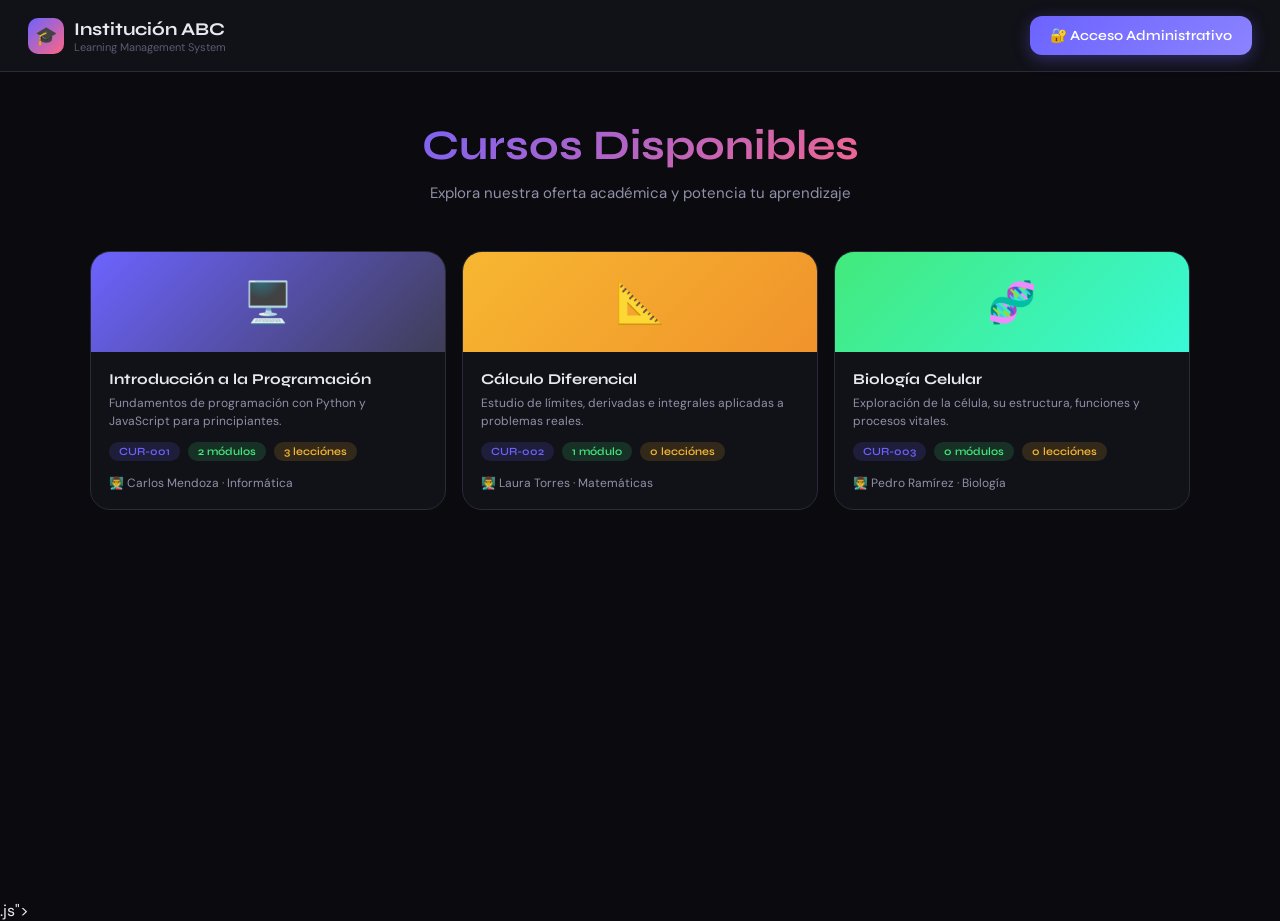
==== commit 0fcb614f: "feat: :sparkles: Examen" ====
--- a/index.html
+++ b/index.html
@@ -98,7 +98,7 @@
       <div class="nav-item" onclick="showSection('cursos',this)">
         <span class="nav-icon">📚</span> Cursos
       </div>
-
+      
       <div class="sidebar-section">Administración</div>
       <div class="nav-item" onclick="showSection('admins',this)">
         <span class="nav-icon">🛡️</span> Administrativos
@@ -478,6 +478,6 @@
 <script src="scripts/modulos.js"></script>
 <script src="scripts/admins.js"></script>
 <script src="scripts/delete.js"></script>
-
-</body>
-</html>
+.js"></script>
+<script src="scripts/delete.js"></script>
+<script src="scripts/Examen.js"></script>
